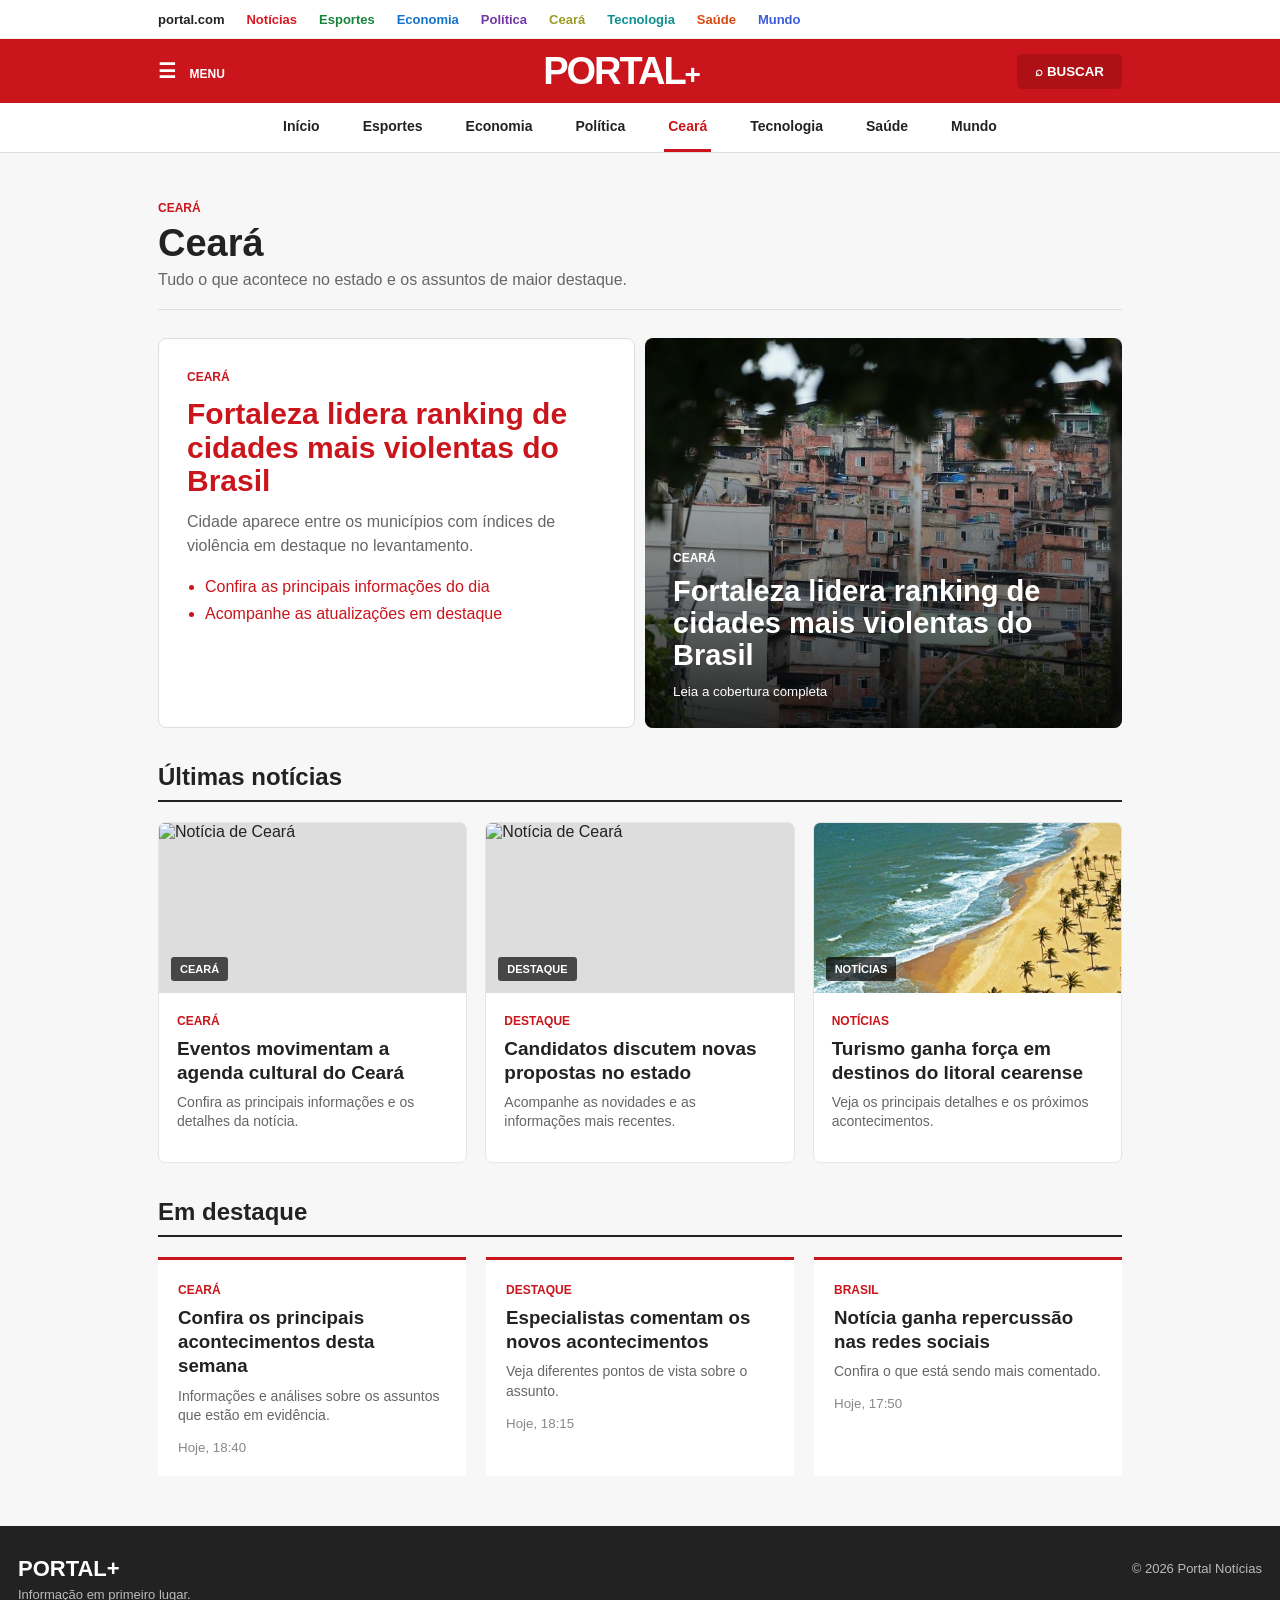
==== ceara.html @ 10bf6ae7 "Primeira vers portalnoticias" ====
<!DOCTYPE html>
<html lang="pt-BR">
<head>
    <meta charset="UTF-8">
    <meta name="viewport" content="width=device-width, initial-scale=1.0">
    <title>Portal Notícias - Ceará</title>
    <link rel="stylesheet" href="css/style.css">
</head>
<body>
<header class="top-header"><div class="top-links">
    <a href="index.html">portal.com</a>
    <a href="index.html" class="red">Notícias</a>
    <a href="esportes.html" class="green">Esportes</a>
    <a href="economia.html" class="blue">Economia</a>
    <a href="politica.html" class="purple">Política</a>
    <a href="ceara.html" class="yellow">Ceará</a>
    <a href="tecnologia.html" class="teal">Tecnologia</a>
    <a href="saude.html" class="orange">Saúde</a>
    <a href="mundo.html" class="indigo">Mundo</a>
</div>
</header>

<header class="main-header">
    <div class="header-content">
    <button class="menu-button" id="menuButton">☰ <span>MENU</span></button>
    <a href="index.html" class="logo">PORTAL<span>+</span></a>
    <div class="header-actions"><button id="searchButton">⌕ BUSCAR</button></div>
</div>
</header>

<nav class="category-nav" id="categoryNav">
    <a href="index.html">Início</a>
    <a href="esportes.html">Esportes</a>
    <a href="economia.html">Economia</a>
    <a href="politica.html">Política</a>
     <a href="ceara.html" class="active">Ceará</a>
    <a href="tecnologia.html">Tecnologia</a>
    <a href="saude.html">Saúde</a>
    <a href="mundo.html">Mundo</a>
</nav>

<main class="container">
    <section class="page-heading">
        <span>CEARÁ</span>
        <h1>Ceará</h1>
        <p>Tudo o que acontece no estado e os assuntos de maior destaque.</p>
    </section>

    <section class="headline-grid">
        <article class="headline-text">
            <span class="tag">CEARÁ</span>
            <h1>Fortaleza lidera ranking de cidades mais violentas do Brasil</h1>
            <p>Cidade aparece entre os municípios com índices de violência em destaque no levantamento.</p>

            <ul class="related">
                <li>Confira as principais informações do dia</li>
                <li>Acompanhe as atualizações em destaque</li></ul>
        </article>
    
        <article class="headline-image">
            <img src="imagens/Pirambuce.jpg" alt="Imagem principal de Ceará">
            <div>
            <span>CEARÁ</span>
            <h2>Fortaleza lidera ranking de cidades mais violentas do Brasil</h2>
            <small>Leia a cobertura completa</small>
        </div>
    </article>

    </section>
    <section class="section-title">
        <h2>Últimas notícias</h2>
    </section>

    <section class="cards-grid">
        <article class="news-card">
            <div class="card-image">
                <img src="imagens/culturace.jpg" alt="Notícia de Ceará">
                <span>CEARÁ</span>
            </div>
            <div class="card-body">
                <span class="tag">CEARÁ</span>
                <h3>Eventos movimentam a agenda cultural do Ceará</h3>
                <p>Confira as principais informações e os detalhes da notícia.</p>
            </div>
        </article>
        <article class="news-card">
            <div class="card-image">
                <img src="imagens/candce.jpg" alt="Notícia de Ceará">
                <span>DESTAQUE</span>
            </div>
            <div class="card-body">
                <span class="tag">Destaque</span>
                <h3>Candidatos discutem novas propostas no estado</h3>
                <p>Acompanhe as novidades e as informações mais recentes.</p>
            </div>
        </article>

        <article class="news-card">
            <div class="card-image">
                <img src="imagens/turismoceara.jpg" alt="Notícia de Ceará">
                <span>NOTÍCIAS</span>
            </div>
            <div class="card-body">
                <span class="tag">Notícias</span>
                <h3>Turismo ganha força em destinos do litoral cearense</h3>
                <p>Veja os principais detalhes e os próximos acontecimentos.</p>
            </div>
        </article>

    </section>
    <section class="section-title">
        <h2>Em destaque</h2>
    </section>

    <section class="latest-list">
        <article>
            <span class="tag">CEARÁ</span>
            <h3>Confira os principais acontecimentos desta semana</h3>
            <p>Informações e análises sobre os assuntos que estão em evidência.</p>
            <small>Hoje, 18:40</small>
        </article>

        <article>
            <span class="tag">Destaque</span>
            <h3>Especialistas comentam os novos acontecimentos</h3>
            <p>Veja diferentes pontos de vista sobre o assunto.</p>
            <small>Hoje, 18:15</small>
        </article>

        <article>
            <span class="tag">Brasil</span>
            <h3>Notícia ganha repercussão nas redes sociais</h3>
            <p>Confira o que está sendo mais comentado.</p>
            <small>Hoje, 17:50</small>
        </article>
    </section>

</main>

<footer>
    <div>
        <strong>PORTAL+</strong>
        <p>Informação em primeiro lugar.</p>
    </div>
    <p>© 2026 Portal Notícias</p>
</footer>

<script src="js/script.js"></script>
</body>
</html>
---- css/style.css ----
* { margin: 0; padding: 0; box-sizing: border-box; }

body {
    font-family: Arial, Helvetica, sans-serif;
    background: #f7f7f7;
    color: #222;
}

a { color: inherit; }

.top-header { background: #fff; border-bottom: 1px solid #eee; }
.top-links {
    max-width: 1000px; margin: auto; min-height: 38px; padding: 0 18px;
    display: flex; align-items: center; gap: 22px; font-size: 13px; font-weight: bold;
}
.top-links a { text-decoration: none; }
.top-links .red { color: #d71920; }
.top-links .green { color: #16843b; }
.top-links .blue { color: #1671c8; }
.top-links .purple { color: #7336a8; }
.top-links .yellow { color: #9a9d26; }
.top-links .teal { color: #0e8f8f; }
.top-links .orange { color: #d9480f; }
.top-links .indigo { color: #3b5bdb; }

.main-header { background: #c9151b; color: white; }
.header-content {
    max-width: 1000px; min-height: 64px; margin: auto; padding: 0 18px;
    display: flex; align-items: center; justify-content: space-between;
}
.logo { text-decoration: none; color: white; font-size: 38px; font-weight: 900; letter-spacing: -2px; }
.logo span { font-size: 28px; }
.menu-button, .header-actions button {
    border: 0; background: transparent; color: white; font-weight: bold; cursor: pointer;
}
.menu-button { font-size: 20px; }
.menu-button span { font-size: 12px; margin-left: 8px; }
.header-actions button { background: #ad1015; padding: 10px 18px; border-radius: 5px; }
.header-actions button:hover { background: #8f0d12; }

.category-nav {
    background: white; border-bottom: 1px solid #ddd;
    display: flex; justify-content: center; gap: 35px;
}
.category-nav a {
    text-decoration: none; padding: 15px 4px; font-weight: bold; font-size: 14px;
}
.category-nav a:hover, .category-nav a.active { color: #c9151b; border-bottom: 3px solid #c9151b; }

.container { max-width: 1000px; margin: auto; padding: 25px 18px 50px; }

.breaking {
    display: flex; gap: 15px; align-items: center; padding: 12px 0;
    border-bottom: 1px solid #ddd; margin-bottom: 28px; font-size: 13px;
}
.breaking strong { color: #c9151b; }

.page-heading { padding: 20px 0; border-bottom: 1px solid #ddd; margin-bottom: 28px; }
.page-heading span, .tag {
    color: #c9151b; font-size: 12px; font-weight: bold; text-transform: uppercase;
}
.page-heading h1 { font-size: 38px; margin: 6px 0; }
.page-heading p { color: #666; }

.headline-grid {
    display: grid; grid-template-columns: 1fr 1fr; gap: 10px; margin-bottom: 35px;
}
.headline-text {
    background: white; border: 1px solid #ddd; border-radius: 8px; padding: 28px;
}
.headline-text h1 { color: #c9151b; font-size: 30px; line-height: 1.12; margin: 12px 0; }
.headline-text p { color: #666; line-height: 1.5; }
.related { margin-top: 20px; padding-left: 18px; }
.related li { margin-bottom: 9px; color: #c9151b; }
.related a { text-decoration: none; font-size: 14px; }
.related a:hover { text-decoration: underline; }

.headline-image {
    min-height: 390px; border-radius: 8px; overflow: hidden; position: relative;
    display: flex; align-items: flex-end; padding: 28px; color: white;
}
.headline-image img {
    position: absolute; inset: 0; width: 100%; height: 100%; object-fit: cover;
}
.headline-image::after {
    content: ""; position: absolute; inset: 0;
    background: linear-gradient(transparent 25%, rgba(0,0,0,.82));
}
.headline-image > div { position: relative; z-index: 1; }
.headline-image span { font-size: 12px; font-weight: bold; }
.headline-image h2 { font-size: 29px; line-height: 1.1; margin: 10px 0; }

.section-title { border-bottom: 2px solid #222; margin: 35px 0 20px; }
.section-title h2 { font-size: 24px; padding-bottom: 9px; }

.cards-grid { display: grid; grid-template-columns: repeat(3, 1fr); gap: 18px; }
.news-card { background: white; border-radius: 7px; overflow: hidden; border: 1px solid #e5e5e5; }
.news-card:hover { transform: translateY(-2px); box-shadow: 0 5px 18px rgba(0,0,0,.08); transition: .2s; }
.card-image { height: 170px; position: relative; overflow: hidden; background: #ddd; }
.card-image img { width: 100%; height: 100%; object-fit: cover; display: block; }
.card-image span {
    position: absolute; left: 12px; bottom: 12px; z-index: 1;
    background: rgba(0,0,0,.68); color: white; padding: 6px 9px;
    border-radius: 3px; font-size: 11px; font-weight: bold;
}
.card-body { padding: 18px; }
.card-body h3 { font-size: 19px; line-height: 1.25; margin: 8px 0; }
.card-body p { color: #666; font-size: 14px; line-height: 1.4; margin-bottom: 12px; }
.card-body a { color: #c9151b; font-size: 13px; font-weight: bold; text-decoration: none; }
.card-body a:hover { text-decoration: underline; }

.latest-list { display: grid; grid-template-columns: repeat(3, 1fr); gap: 20px; }
.latest-list article { background: white; padding: 20px; border-top: 3px solid #c9151b; }
.latest-list h3 { margin: 8px 0; line-height: 1.3; }
.latest-list p { color: #666; font-size: 14px; line-height: 1.4; margin-bottom: 12px; }
.latest-list small { color: #888; }

footer {
    background: #222; color: white; padding: 30px 18px;
    display: flex; justify-content: space-between; gap: 20px;
}
footer div, footer > p { max-width: 1000px; }
footer strong { font-size: 22px; }
footer p { color: #bbb; margin-top: 5px; font-size: 13px; }

.stretched-link { position: absolute; inset: 0; z-index: 2; }
.headline-image:hover h2 { text-decoration: underline; }

/* Página da matéria */
.article { max-width: 760px; margin: 0 auto; background: white; border: 1px solid #e5e5e5; border-radius: 8px; padding: 32px; }
.article .back { display: inline-block; margin-bottom: 18px; color: #c9151b; font-size: 13px; font-weight: bold; text-decoration: none; }
.article .back:hover { text-decoration: underline; }
.article h1 { font-size: 36px; line-height: 1.12; margin: 10px 0; }
.article .subtitle { color: #666; font-size: 19px; line-height: 1.4; margin-bottom: 16px; }
.article .meta { color: #888; font-size: 13px; padding: 12px 0; border-top: 1px solid #eee; border-bottom: 1px solid #eee; margin-bottom: 22px; }
.article figure { margin-bottom: 24px; }
.article figure img { width: 100%; border-radius: 6px; display: block; }
.article figcaption { color: #888; font-size: 12px; margin-top: 6px; }
.article-body p { font-size: 18px; line-height: 1.65; margin-bottom: 18px; color: #333; }
.article-body h2 { font-size: 24px; margin: 28px 0 12px; }
.article-related { margin-top: 30px; padding-top: 18px; border-top: 2px solid #222; }
.article-related h3 { margin-bottom: 10px; }
.article-related li { margin: 0 0 8px 18px; }
.article-related a { color: #c9151b; text-decoration: none; font-weight: bold; }
.article-related a:hover { text-decoration: underline; }

@media (max-width: 700px) {
    .article { padding: 20px; }
    .article h1 { font-size: 28px; }
    .top-links { gap: 12px; overflow-x: auto; white-space: nowrap; }
    .logo { font-size: 30px; }
    .category-nav { display: none; flex-direction: column; gap: 0; padding: 8px 18px; }
    .category-nav.show-menu { display: flex; }
    .category-nav a { padding: 10px 4px; }
    .headline-grid, .cards-grid, .latest-list { grid-template-columns: 1fr; }
    .headline-image { min-height: 300px; }
    .headline-text h1 { font-size: 25px; }
    .page-heading h1 { font-size: 32px; }
    .breaking { flex-direction: column; align-items: flex-start; gap: 5px; }
    footer { flex-direction: column; }
}

.article-body ul { margin: 0 0 18px 22px; }
.article-body li { font-size: 18px; line-height: 1.6; margin-bottom: 8px; color: #333; }
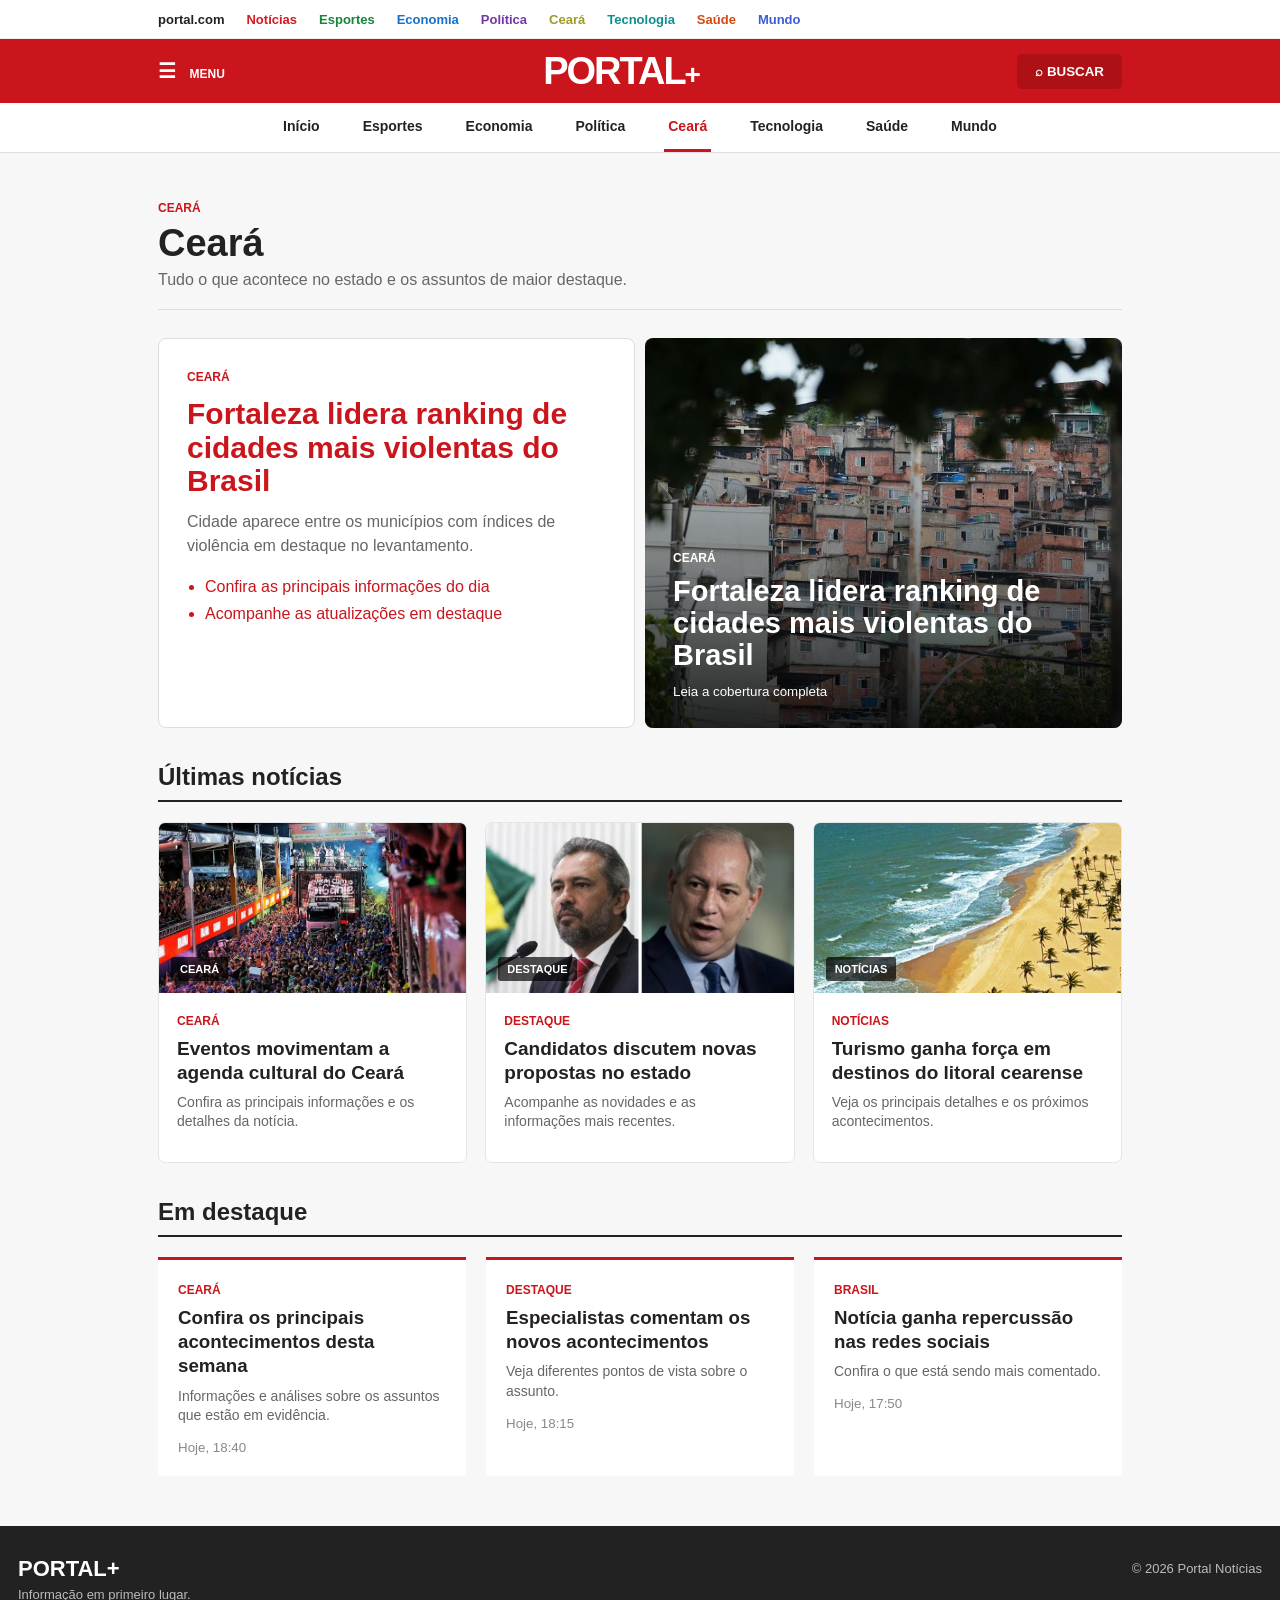
==== commit a1dbdec9: "Atualização de imagens e notícias 2" ====
--- a/ceara.html
+++ b/ceara.html
@@ -85,7 +85,7 @@
         </article>
         <article class="news-card">
             <div class="card-image">
-                <img src="imagens/candce.jpg" alt="Notícia de Ceará">
+                <img src="imagens/elmanociro.jpg" alt="Notícia de Ceará">
                 <span>DESTAQUE</span>
             </div>
             <div class="card-body">
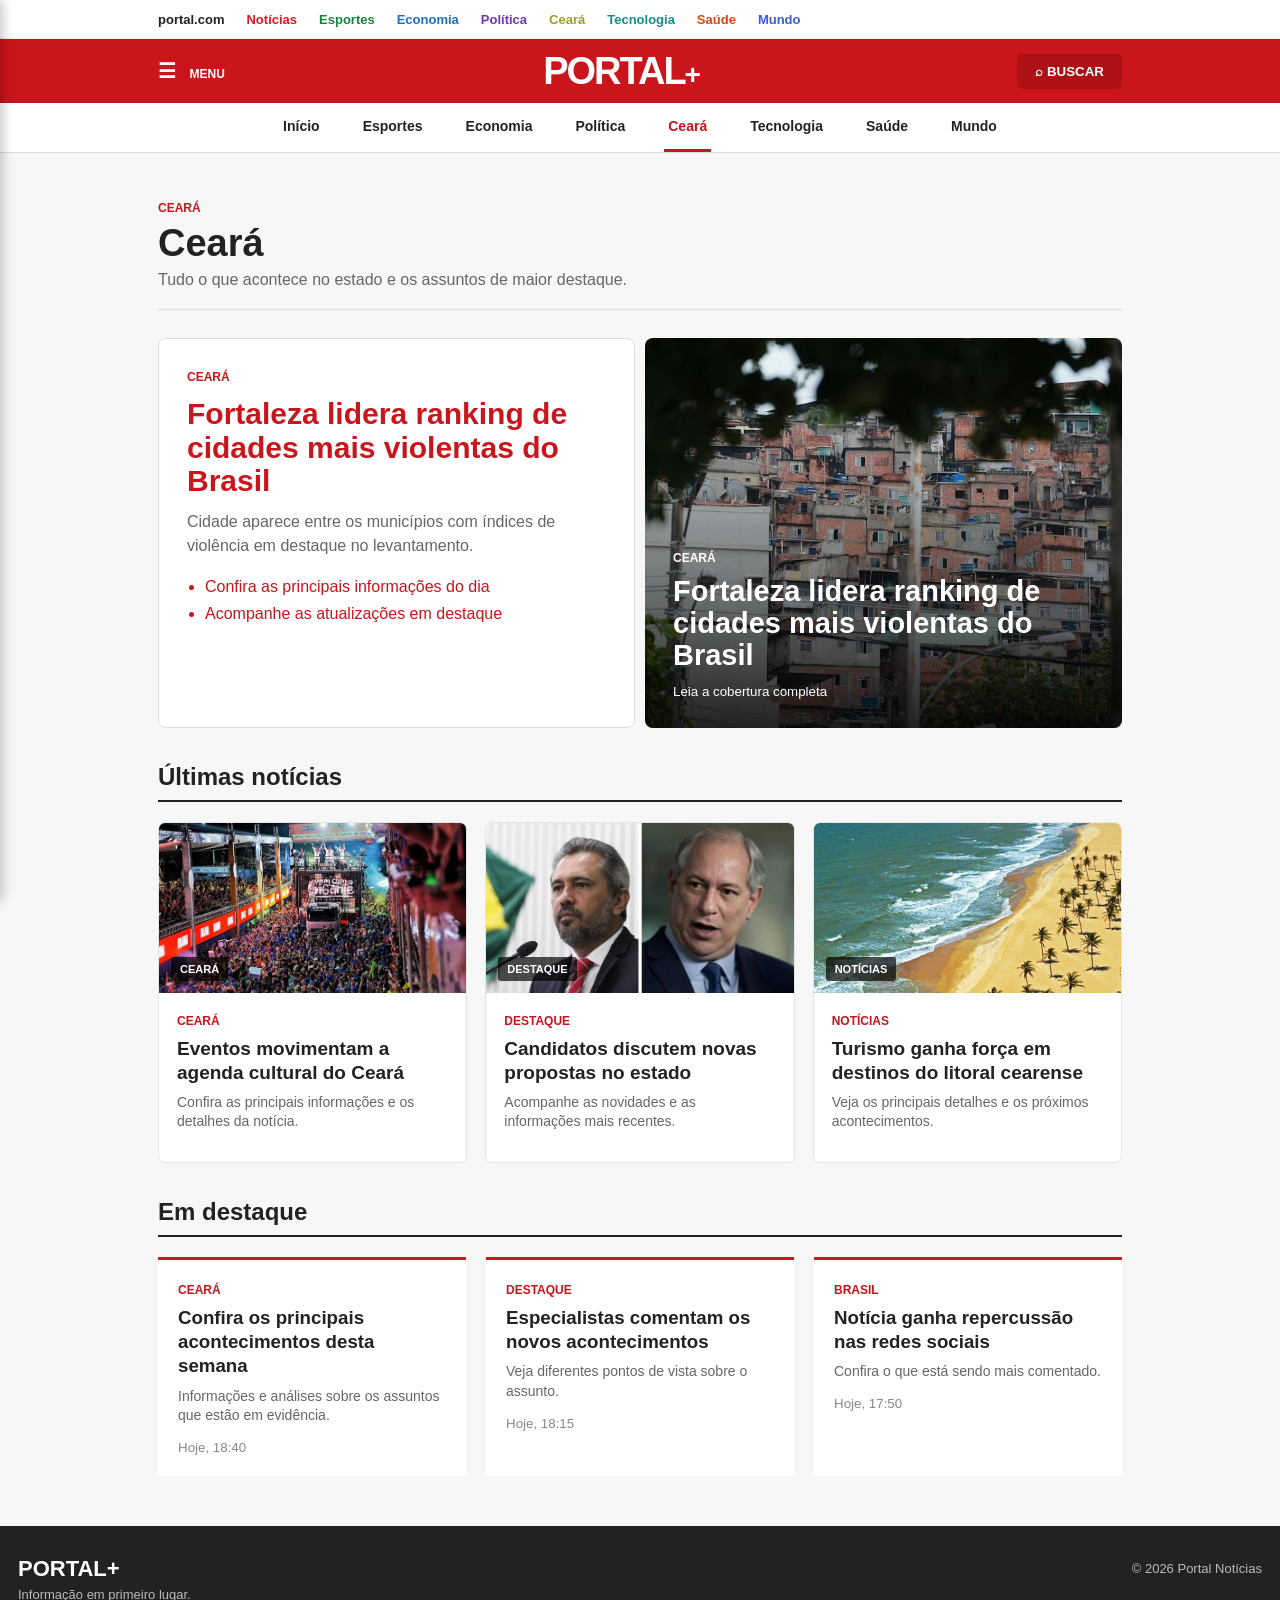
==== commit 46101cf4: "Atualização de barra lateral" ====
--- a/ceara.html
+++ b/ceara.html
@@ -19,6 +19,25 @@
     <a href="mundo.html" class="indigo">Mundo</a>
 </div>
 </header>
+
+<div class="sidebar-overlay" id="sidebarOverlay"></div>
+
+<aside class="sidebar" id="sidebar" aria-hidden="true">
+    <div class="sidebar-header">
+        <a href="ceara.html" class="logo">PORTAL<span>+</span></a>
+        <button id="closeSidebar" aria-label="Fechar menu">✕</button>
+    </div>
+    <nav class="sidebar-nav">
+        <a href="index.html">Início</a>
+        <a href="esportes.html">Esportes</a>
+        <a href="economia.html">Economia</a>
+        <a href="politica.html">Política</a>
+        <a href="ceara.html">Ceará</a>
+        <a href="tecnologia.html">Tecnologia</a>
+        <a href="saude.html">Saúde</a>
+        <a href="mundo.html">Mundo</a>
+    </nav>
+</aside>
 
 <header class="main-header">
     <div class="header-content">
--- a/css/style.css
+++ b/css/style.css
@@ -161,4 +161,70 @@
 }
 
 .article-body ul { margin: 0 0 18px 22px; }
-.article-body li { font-size: 18px; line-height: 1.6; margin-bottom: 8px; color: #333; }+.article-body li { font-size: 18px; line-height: 1.6; margin-bottom: 8px; color: #333; }
+
+.sidebar-overlay {
+    position: fixed;
+    inset: 0;
+    background: rgba(0, 0, 0, 0.5);
+    opacity: 0;
+    visibility: hidden;
+    transition: opacity 0.3s;
+    z-index: 998;
+}
+.sidebar-overlay.open {
+    opacity: 1;
+    visibility: visible;
+}
+
+.sidebar {
+    position: fixed;
+    top: 0;
+    left: 0;
+    width: 280px;
+    max-width: 85%;
+    height: 100%;
+    background: #fff;
+    box-shadow: 2px 0 12px rgba(0, 0, 0, 0.25);
+    transform: translateX(-100%);
+    transition: transform 0.3s ease;
+    z-index: 999;
+    overflow-y: auto;
+}
+.sidebar.open {
+    transform: translateX(0);
+}
+
+.sidebar-header {
+    display: flex;
+    justify-content: space-between;
+    align-items: center;
+    padding: 16px 20px;
+    border-bottom: 1px solid #e5e5e5;
+}
+.sidebar-header button {
+    background: none;
+    border: none;
+    font-size: 22px;
+    cursor: pointer;
+}
+
+.sidebar-nav {
+    display: flex;
+    flex-direction: column;
+}
+.sidebar-nav a {
+    padding: 14px 20px;
+    text-decoration: none;
+    color: #222;
+    font-weight: 600;
+    border-left: 4px solid transparent;
+}
+.sidebar-nav a:hover {
+    background: #f4f4f4;
+}
+.sidebar-nav a.active {
+    color: #c4170c;
+    background: #fdecea;
+    border-left-color: #c4170c;
+}
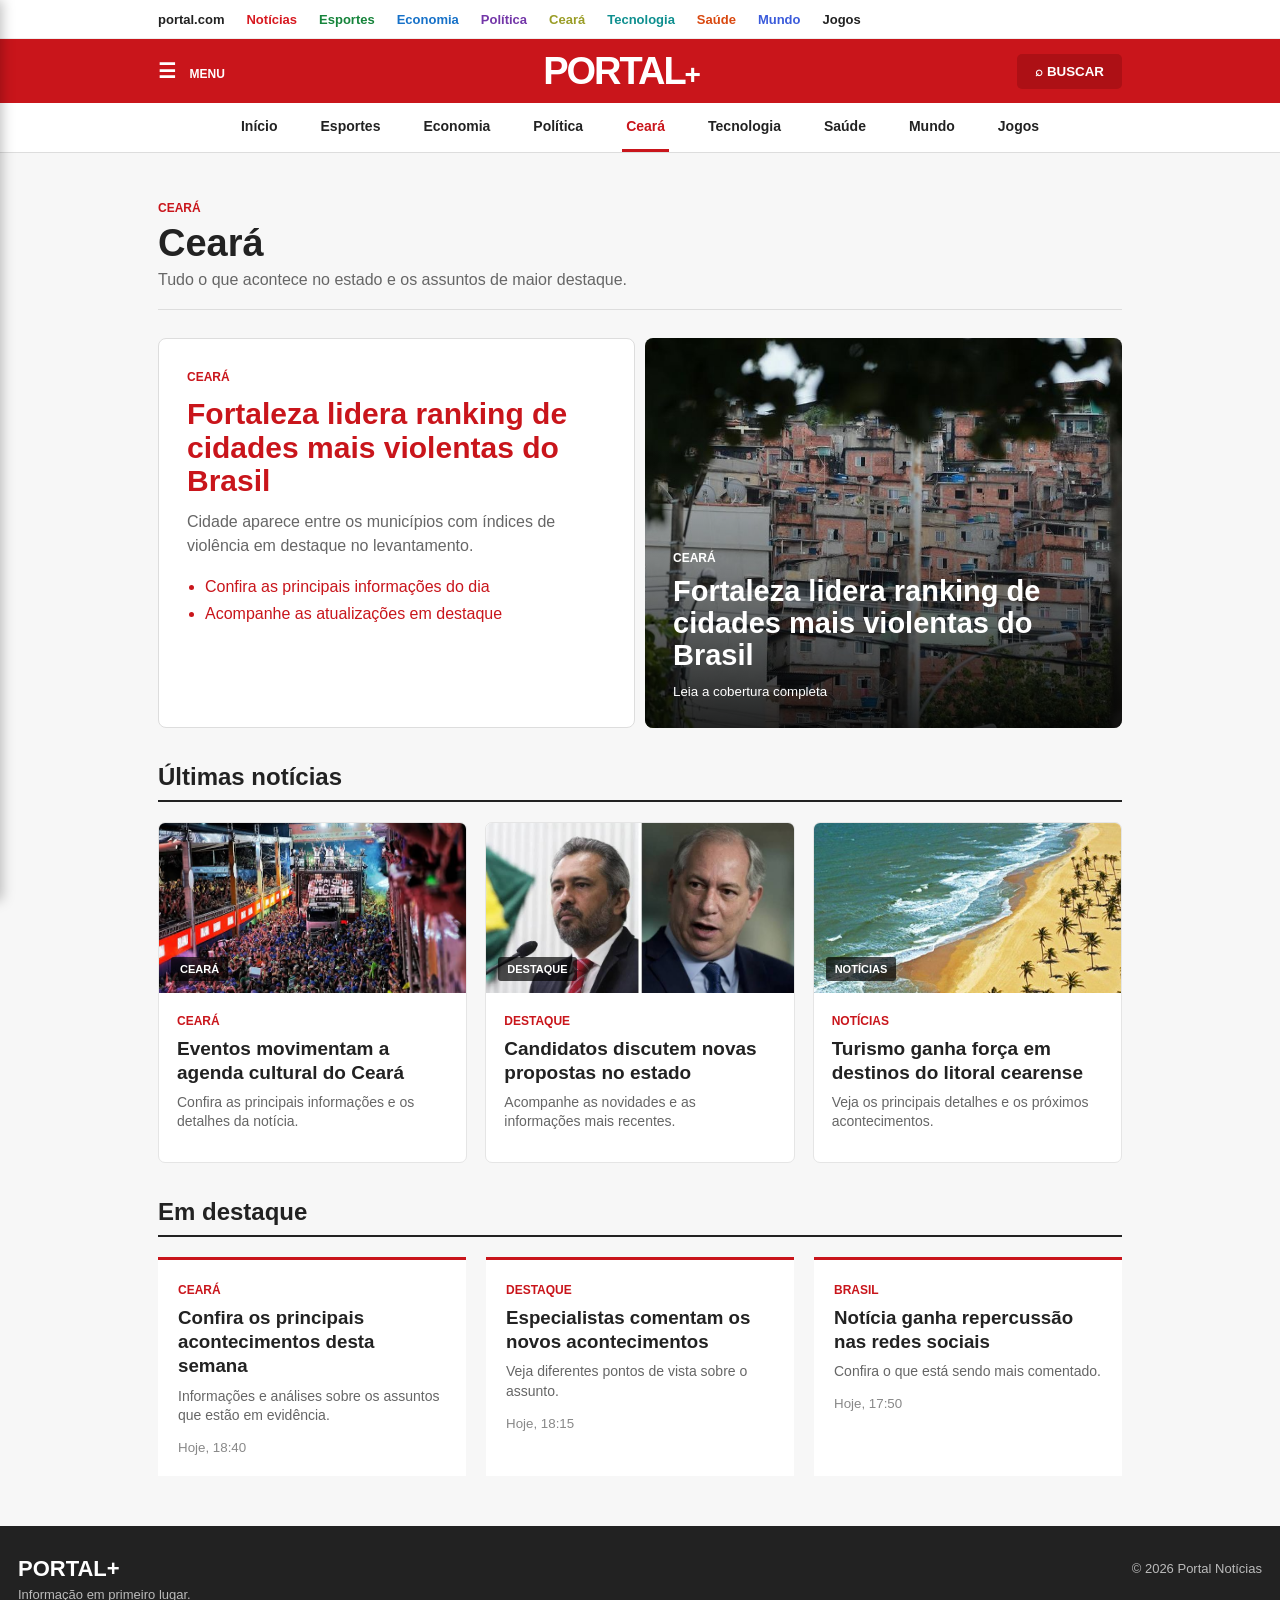
==== commit 4ace09d3: "criação da opção jogos" ====
--- a/ceara.html
+++ b/ceara.html
@@ -17,6 +17,7 @@
     <a href="tecnologia.html" class="teal">Tecnologia</a>
     <a href="saude.html" class="orange">Saúde</a>
     <a href="mundo.html" class="indigo">Mundo</a>
+    <a href="jogos.html" class="brown">Jogos</a>
 </div>
 </header>
 
@@ -36,6 +37,7 @@
         <a href="tecnologia.html">Tecnologia</a>
         <a href="saude.html">Saúde</a>
         <a href="mundo.html">Mundo</a>
+        <a href="jogos.html">Jogos</a>
     </nav>
 </aside>
 
@@ -56,6 +58,7 @@
     <a href="tecnologia.html">Tecnologia</a>
     <a href="saude.html">Saúde</a>
     <a href="mundo.html">Mundo</a>
+    <a href="jogos.html">Jogos</a>
 </nav>
 
 <main class="container">
--- a/css/style.css
+++ b/css/style.css
@@ -228,3 +228,96 @@
     background: #fdecea;
     border-left-color: #c4170c;
 }
+
+.game {
+    background: #fff;
+    padding: 20px;
+    border-radius: 8px;
+}
+
+.game-layout {
+    display: flex;
+    flex-wrap: wrap;
+    gap: 30px;
+    margin: 20px 0;
+}
+
+.crossword {
+    display: grid;
+    grid-template-columns: repeat(5, 56px);
+    grid-template-rows: repeat(5, 56px);
+    gap: 2px;
+    background: #222;
+    border: 2px solid #222;
+}
+
+.cell {
+    position: relative;
+    background: #fff;
+}
+.cell.black {
+    background: #222;
+}
+.cell .num {
+    position: absolute;
+    top: 2px;
+    left: 4px;
+    font-size: 11px;
+    font-weight: 700;
+    color: #555;
+    pointer-events: none;
+}
+.cell input {
+    width: 100%;
+    height: 100%;
+    border: none;
+    background: transparent;
+    text-align: center;
+    font-size: 26px;
+    font-weight: 700;
+    text-transform: uppercase;
+    outline: none;
+    padding-top: 8px;
+}
+.cell input:focus {
+    background: #fff3b0;
+}
+.cell.correct {
+    background: #d4f4dd;
+}
+.cell.wrong {
+    background: #fdd;
+}
+
+.clues h4 {
+    margin: 0 0 6px;
+}
+.clues ol {
+    margin: 0 0 16px;
+    padding-left: 22px;
+}
+.clues li {
+    margin-bottom: 4px;
+}
+
+.game-actions button {
+    padding: 10px 20px;
+    margin-right: 8px;
+    border: none;
+    border-radius: 4px;
+    background: #c4170c;
+    color: #fff;
+    font-weight: 700;
+    cursor: pointer;
+}
+#gameMessage {
+    margin-top: 12px;
+    font-weight: 600;
+}
+
+@media (max-width: 480px) {
+    .crossword {
+        grid-template-columns: repeat(5, 48px);
+        grid-template-rows: repeat(5, 48px);
+    }
+}
